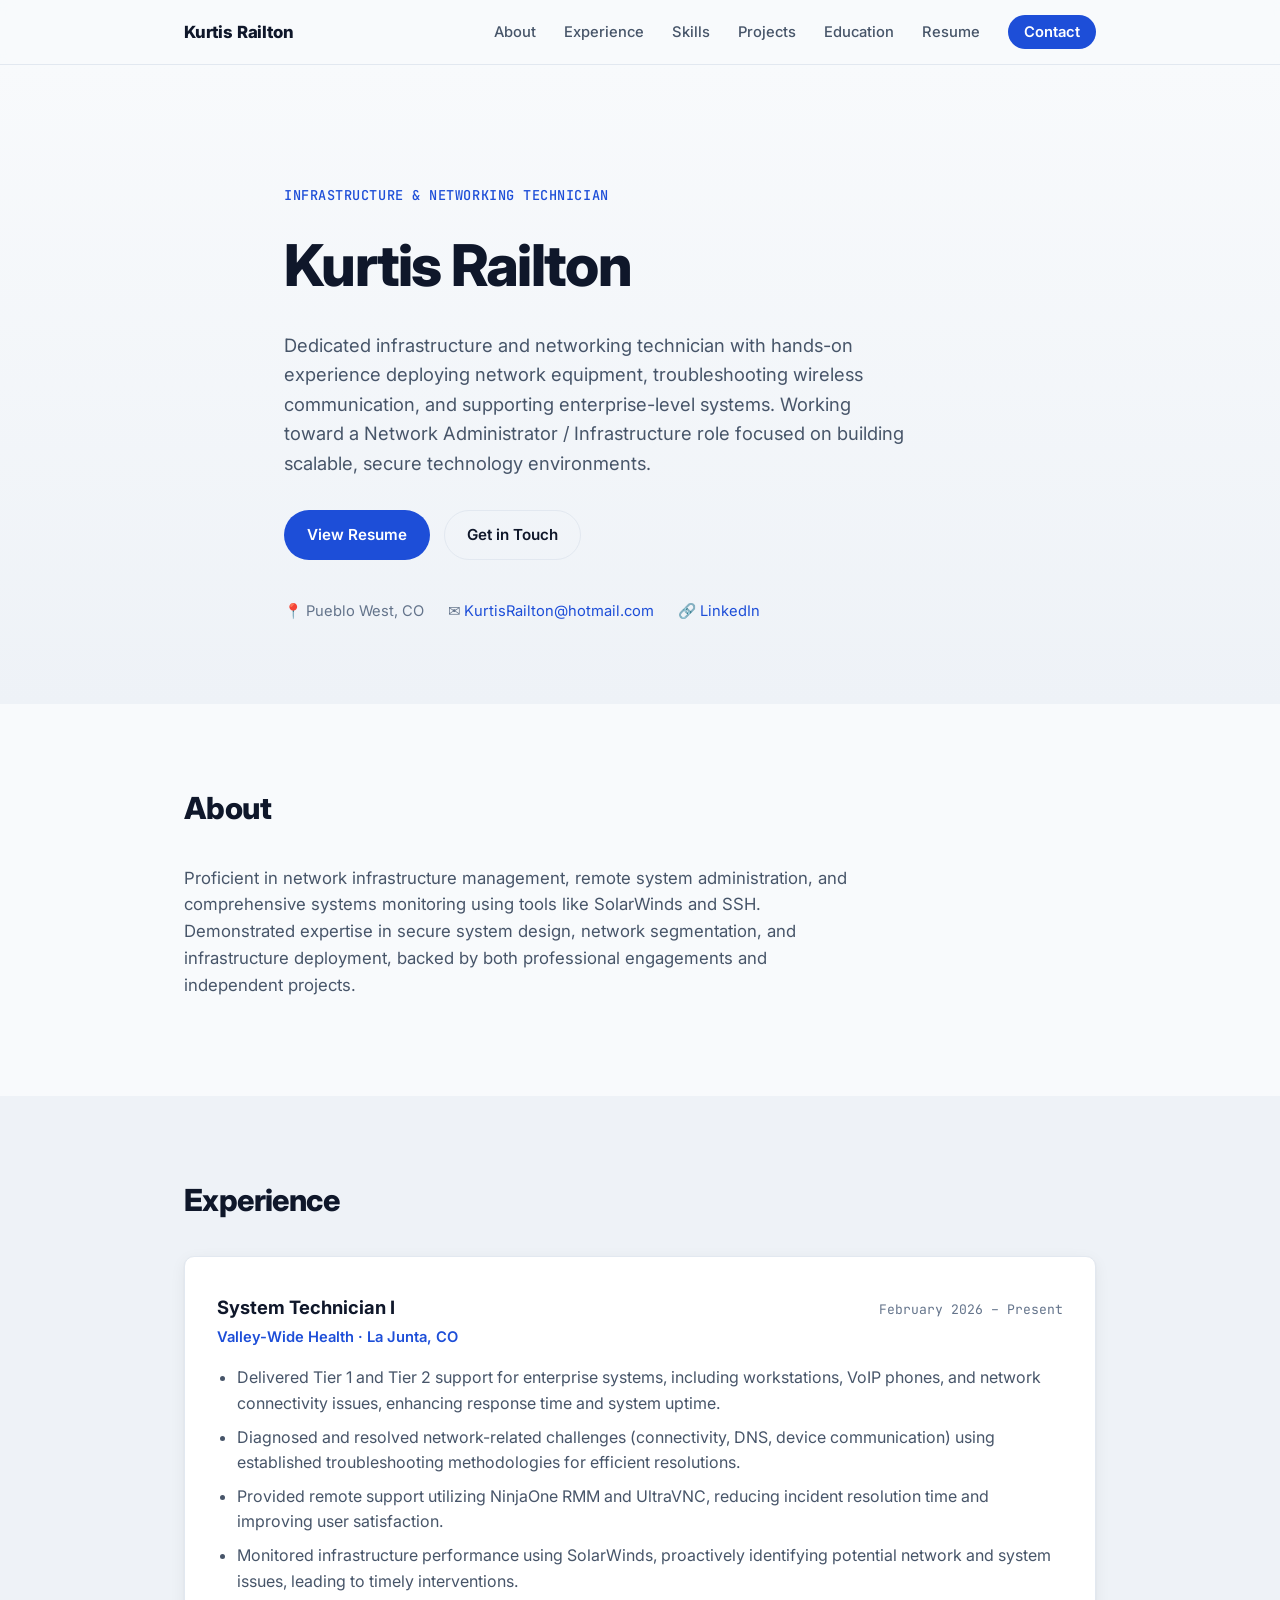
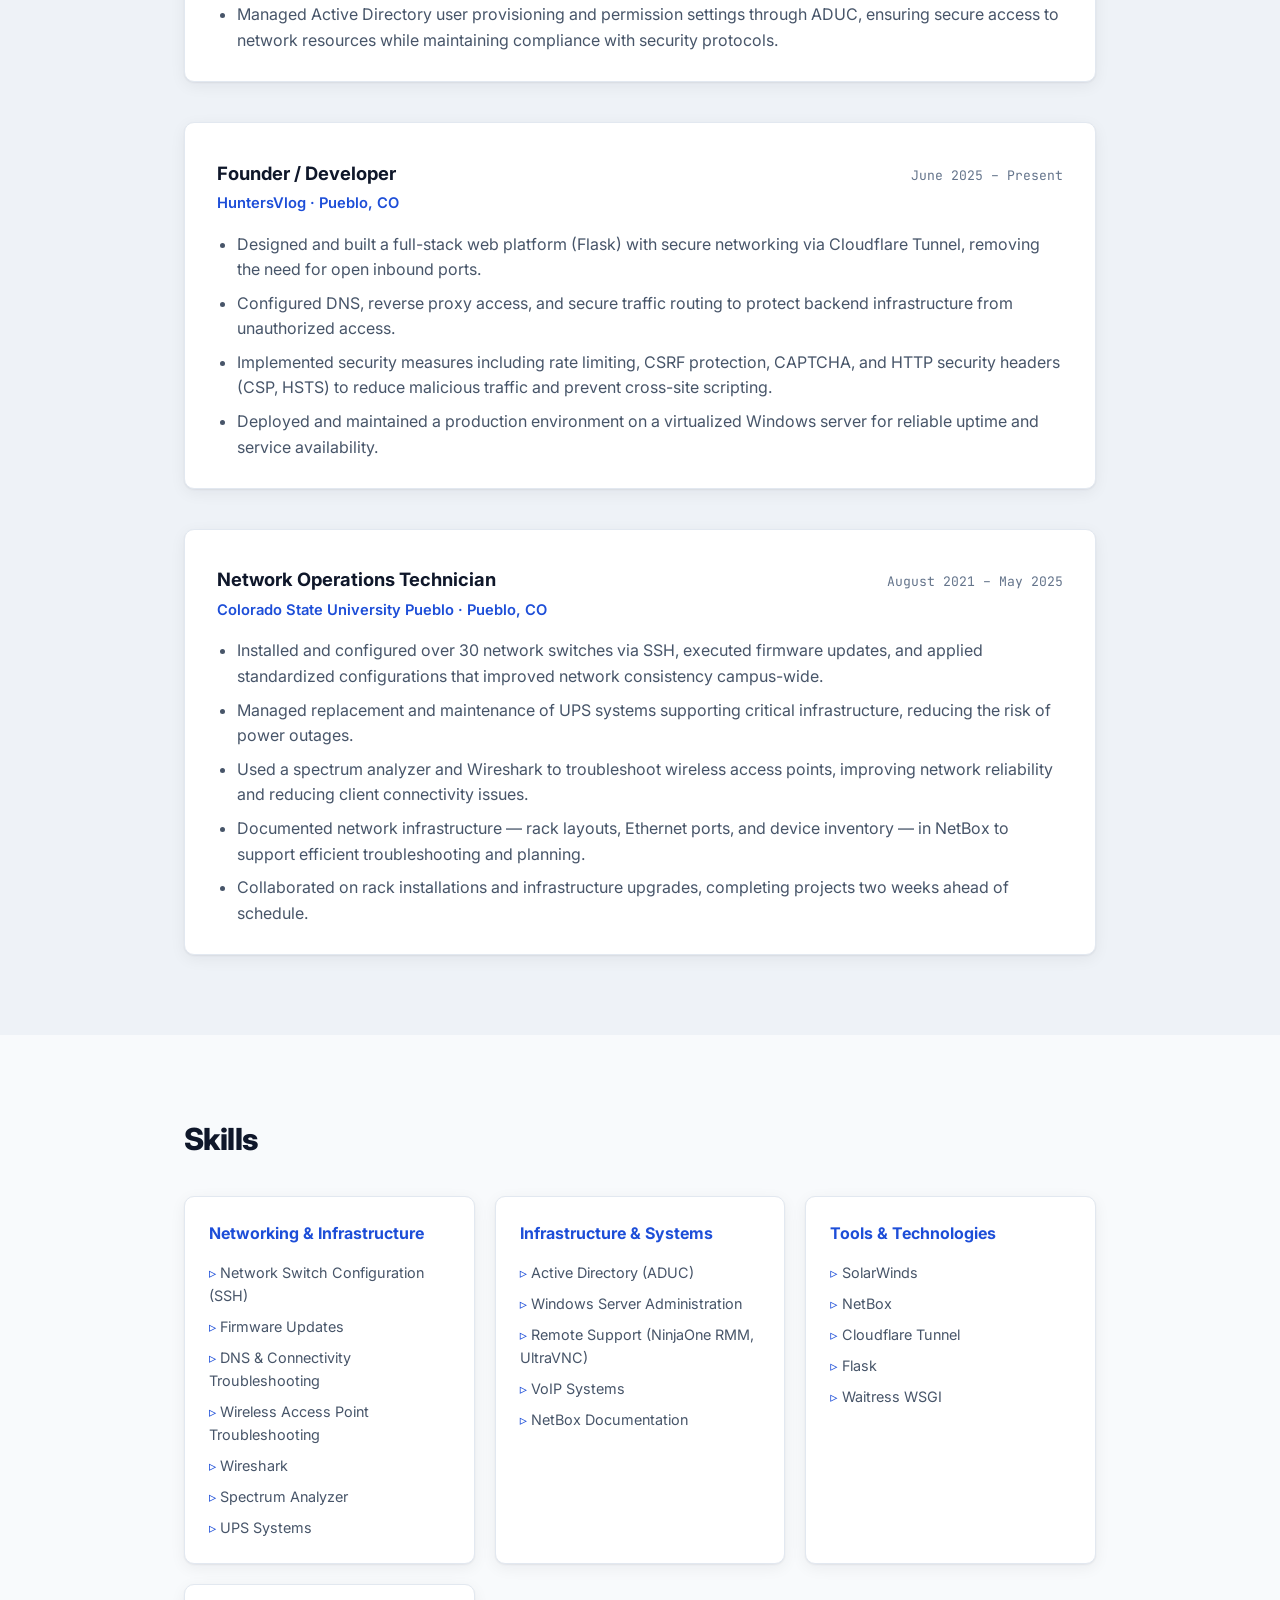
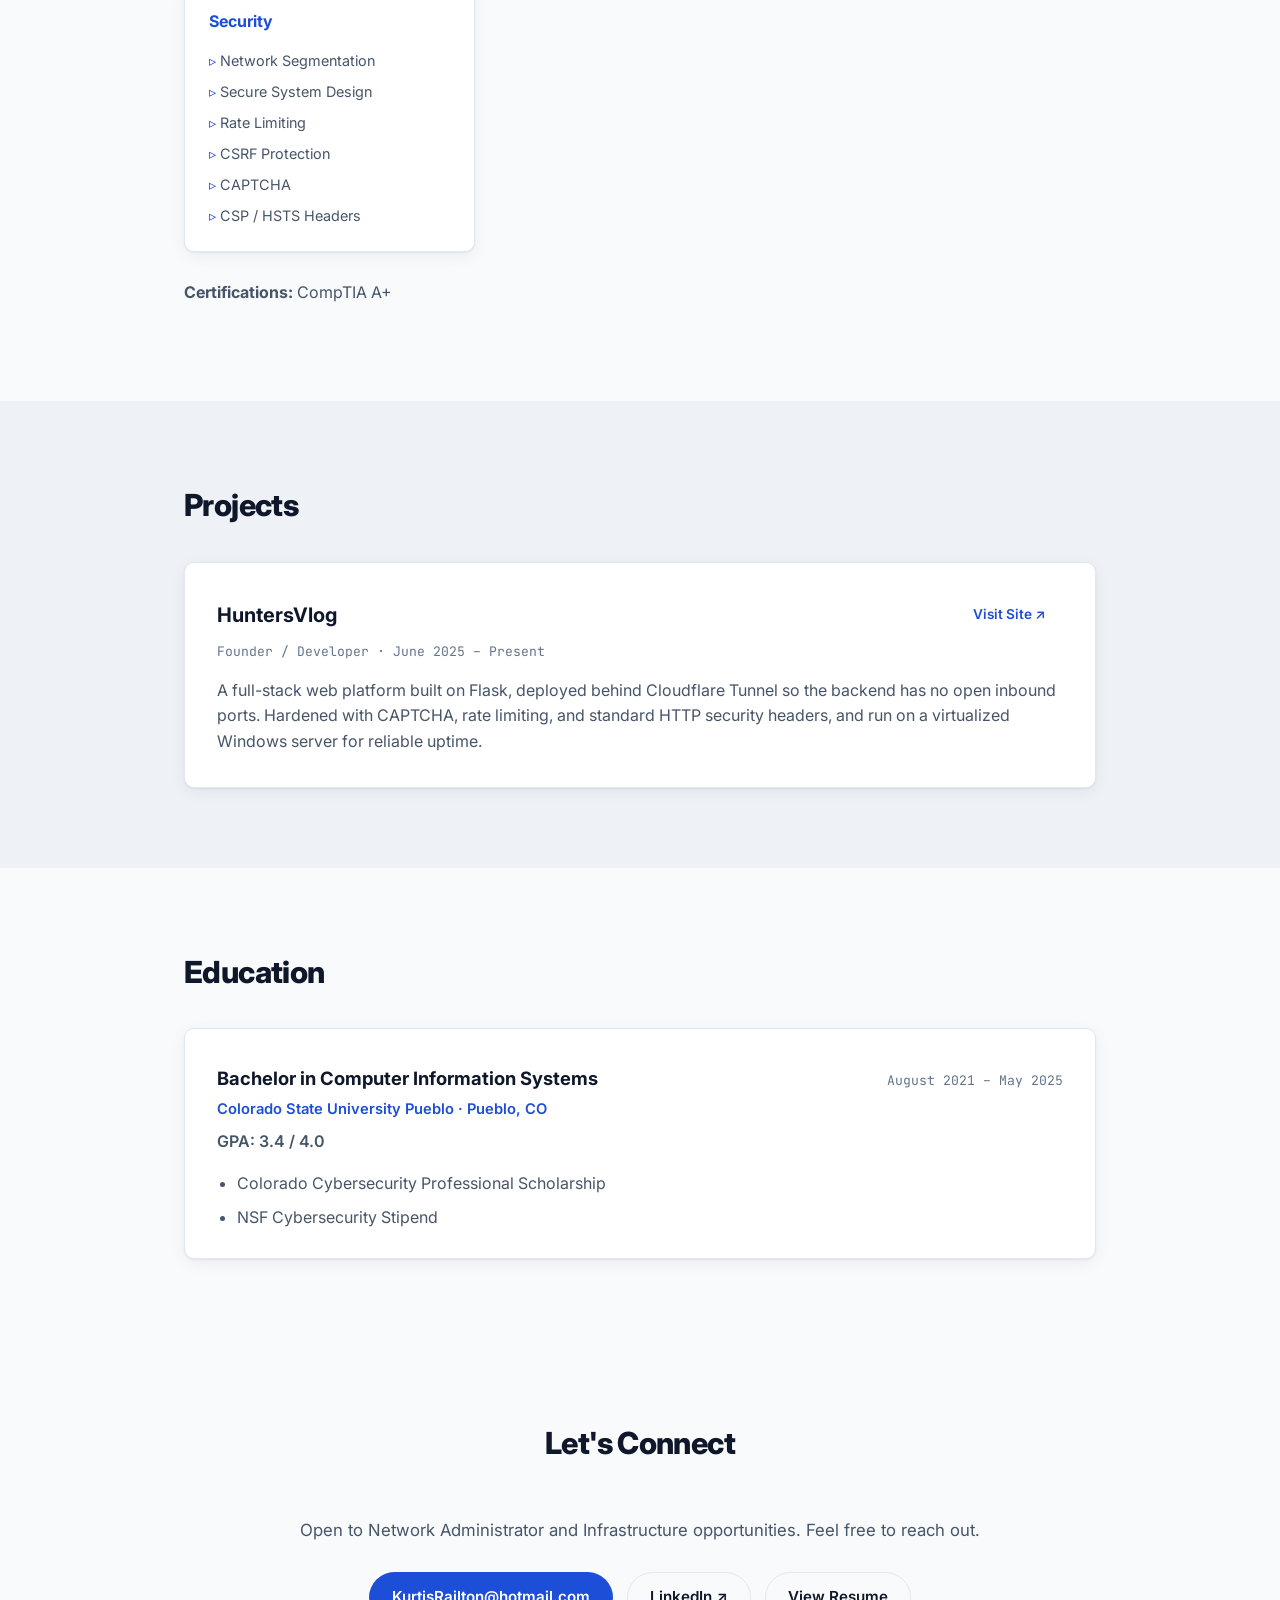
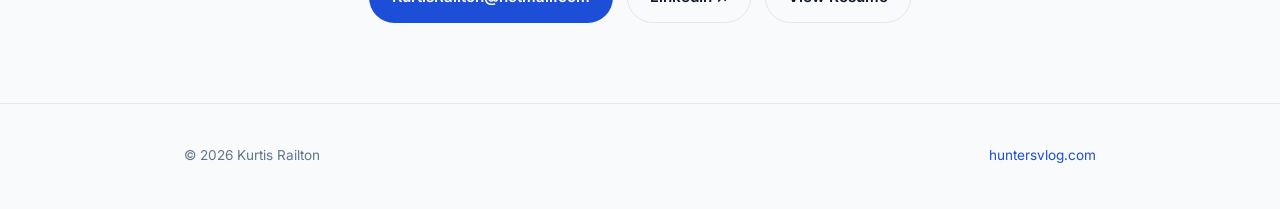
==== index.html @ d940885b "The Start of the PortFolio" ====
<!DOCTYPE html>
<html lang="en">
<head>
<meta charset="UTF-8">
<meta name="viewport" content="width=device-width, initial-scale=1.0">
<title>Kurtis Railton — Infrastructure & Networking Technician</title>
<meta name="description" content="Portfolio and resume of Kurtis Railton, Infrastructure and Networking Technician based in Pueblo West, CO.">
<link rel="preconnect" href="https://fonts.googleapis.com">
<link rel="preconnect" href="https://fonts.gstatic.com" crossorigin>
<link href="https://fonts.googleapis.com/css2?family=Inter:wght@400;500;600;700;800&family=JetBrains+Mono:wght@400;500&display=swap" rel="stylesheet">
<link rel="stylesheet" href="css/style.css">
</head>
<body>

<a class="skip-link" href="#main">Skip to content</a>

<header class="site-header">
  <nav class="nav container">
    <a href="#top" class="nav-brand">Kurtis Railton</a>
    <button class="nav-toggle" id="navToggle" aria-label="Toggle navigation" aria-expanded="false">
      <span></span><span></span><span></span>
    </button>
    <ul class="nav-links" id="navLinks">
      <li><a href="#about">About</a></li>
      <li><a href="#experience">Experience</a></li>
      <li><a href="#skills">Skills</a></li>
      <li><a href="#projects">Projects</a></li>
      <li><a href="#education">Education</a></li>
      <li><a href="resume.html">Resume</a></li>
      <li><a href="#contact" class="nav-cta">Contact</a></li>
    </ul>
  </nav>
</header>

<main id="main">

  <section id="top" class="hero">
    <div class="container hero-inner">
      <p class="eyebrow">Infrastructure &amp; Networking Technician</p>
      <h1>Kurtis Railton</h1>
      <p class="hero-lede">
        Dedicated infrastructure and networking technician with hands-on experience deploying
        network equipment, troubleshooting wireless communication, and supporting enterprise-level
        systems. Working toward a Network Administrator / Infrastructure role focused on building
        scalable, secure technology environments.
      </p>
      <div class="hero-actions">
        <a href="resume.html" class="btn btn-primary">View Resume</a>
        <a href="#contact" class="btn btn-ghost">Get in Touch</a>
      </div>
      <ul class="hero-meta">
        <li>📍 Pueblo West, CO</li>
        <li>✉️ <a href="mailto:KurtisRailton@hotmail.com">KurtisRailton@hotmail.com</a></li>
        <li>🔗 <a href="https://www.linkedin.com/in/kurtis-railton/" target="_blank" rel="noopener">LinkedIn</a></li>
      </ul>
    </div>
  </section>

  <section id="about" class="section">
    <div class="container">
      <h2 class="section-title">About</h2>
      <p class="section-lede">
        Proficient in network infrastructure management, remote system administration, and
        comprehensive systems monitoring using tools like SolarWinds and SSH. Demonstrated
        expertise in secure system design, network segmentation, and infrastructure deployment,
        backed by both professional engagements and independent projects.
      </p>
    </div>
  </section>

  <section id="experience" class="section section-alt">
    <div class="container">
      <h2 class="section-title">Experience</h2>

      <div class="timeline">

        <article class="timeline-item">
          <div class="timeline-header">
            <div>
              <h3>System Technician I</h3>
              <p class="timeline-org">Valley-Wide Health · La Junta, CO</p>
            </div>
            <p class="timeline-date">February 2026 – Present</p>
          </div>
          <ul class="timeline-list">
            <li>Delivered Tier 1 and Tier 2 support for enterprise systems, including workstations, VoIP phones, and network connectivity issues, enhancing response time and system uptime.</li>
            <li>Diagnosed and resolved network-related challenges (connectivity, DNS, device communication) using established troubleshooting methodologies for efficient resolutions.</li>
            <li>Provided remote support utilizing NinjaOne RMM and UltraVNC, reducing incident resolution time and improving user satisfaction.</li>
            <li>Monitored infrastructure performance using SolarWinds, proactively identifying potential network and system issues, leading to timely interventions.</li>
            <li>Managed Active Directory user provisioning and permission settings through ADUC, ensuring secure access to network resources while maintaining compliance with security protocols.</li>
          </ul>
        </article>

        <article class="timeline-item">
          <div class="timeline-header">
            <div>
              <h3>Founder / Developer</h3>
              <p class="timeline-org">HuntersVlog · Pueblo, CO</p>
            </div>
            <p class="timeline-date">June 2025 – Present</p>
          </div>
          <ul class="timeline-list">
            <li>Designed and built a full-stack web platform (Flask) with secure networking via Cloudflare Tunnel, removing the need for open inbound ports.</li>
            <li>Configured DNS, reverse proxy access, and secure traffic routing to protect backend infrastructure from unauthorized access.</li>
            <li>Implemented security measures including rate limiting, CSRF protection, CAPTCHA, and HTTP security headers (CSP, HSTS) to reduce malicious traffic and prevent cross-site scripting.</li>
            <li>Deployed and maintained a production environment on a virtualized Windows server for reliable uptime and service availability.</li>
          </ul>
        </article>

        <article class="timeline-item">
          <div class="timeline-header">
            <div>
              <h3>Network Operations Technician</h3>
              <p class="timeline-org">Colorado State University Pueblo · Pueblo, CO</p>
            </div>
            <p class="timeline-date">August 2021 – May 2025</p>
          </div>
          <ul class="timeline-list">
            <li>Installed and configured over 30 network switches via SSH, executed firmware updates, and applied standardized configurations that improved network consistency campus-wide.</li>
            <li>Managed replacement and maintenance of UPS systems supporting critical infrastructure, reducing the risk of power outages.</li>
            <li>Used a spectrum analyzer and Wireshark to troubleshoot wireless access points, improving network reliability and reducing client connectivity issues.</li>
            <li>Documented network infrastructure — rack layouts, Ethernet ports, and device inventory — in NetBox to support efficient troubleshooting and planning.</li>
            <li>Collaborated on rack installations and infrastructure upgrades, completing projects two weeks ahead of schedule.</li>
          </ul>
        </article>

      </div>
    </div>
  </section>

  <section id="skills" class="section">
    <div class="container">
      <h2 class="section-title">Skills</h2>
      <div class="skills-grid">
        <div class="skill-card">
          <h3>Networking &amp; Infrastructure</h3>
          <ul class="tag-list">
            <li>Network Switch Configuration (SSH)</li>
            <li>Firmware Updates</li>
            <li>DNS &amp; Connectivity Troubleshooting</li>
            <li>Wireless Access Point Troubleshooting</li>
            <li>Wireshark</li>
            <li>Spectrum Analyzer</li>
            <li>UPS Systems</li>
          </ul>
        </div>
        <div class="skill-card">
          <h3>Infrastructure &amp; Systems</h3>
          <ul class="tag-list">
            <li>Active Directory (ADUC)</li>
            <li>Windows Server Administration</li>
            <li>Remote Support (NinjaOne RMM, UltraVNC)</li>
            <li>VoIP Systems</li>
            <li>NetBox Documentation</li>
          </ul>
        </div>
        <div class="skill-card">
          <h3>Tools &amp; Technologies</h3>
          <ul class="tag-list">
            <li>SolarWinds</li>
            <li>NetBox</li>
            <li>Cloudflare Tunnel</li>
            <li>Flask</li>
            <li>Waitress WSGI</li>
          </ul>
        </div>
        <div class="skill-card">
          <h3>Security</h3>
          <ul class="tag-list">
            <li>Network Segmentation</li>
            <li>Secure System Design</li>
            <li>Rate Limiting</li>
            <li>CSRF Protection</li>
            <li>CAPTCHA</li>
            <li>CSP / HSTS Headers</li>
          </ul>
        </div>
      </div>
      <p class="cert-line"><strong>Certifications:</strong> CompTIA A+</p>
    </div>
  </section>

  <section id="projects" class="section section-alt">
    <div class="container">
      <h2 class="section-title">Projects</h2>
      <div class="project-card">
        <div class="project-card-header">
          <h3>HuntersVlog</h3>
          <a href="https://www.huntersvlog.com" target="_blank" rel="noopener" class="btn btn-small">Visit Site ↗</a>
        </div>
        <p class="project-role">Founder / Developer · June 2025 – Present</p>
        <p>
          A full-stack web platform built on Flask, deployed behind Cloudflare Tunnel so the
          backend has no open inbound ports. Hardened with CAPTCHA, rate limiting, and standard
          HTTP security headers, and run on a virtualized Windows server for reliable uptime.
        </p>
      </div>
    </div>
  </section>

  <section id="education" class="section">
    <div class="container">
      <h2 class="section-title">Education</h2>
      <article class="timeline-item">
        <div class="timeline-header">
          <div>
            <h3>Bachelor in Computer Information Systems</h3>
            <p class="timeline-org">Colorado State University Pueblo · Pueblo, CO</p>
          </div>
          <p class="timeline-date">August 2021 – May 2025</p>
        </div>
        <p class="timeline-gpa">GPA: 3.4 / 4.0</p>
        <ul class="timeline-list">
          <li>Colorado Cybersecurity Professional Scholarship</li>
          <li>NSF Cybersecurity Stipend</li>
        </ul>
      </article>
    </div>
  </section>

  <section id="contact" class="section section-contact">
    <div class="container contact-inner">
      <h2 class="section-title">Let's Connect</h2>
      <p class="section-lede">
        Open to Network Administrator and Infrastructure opportunities. Feel free to reach out.
      </p>
      <div class="contact-links">
        <a href="mailto:KurtisRailton@hotmail.com" class="btn btn-primary">KurtisRailton@hotmail.com</a>
        <a href="https://www.linkedin.com/in/kurtis-railton/" target="_blank" rel="noopener" class="btn btn-ghost">LinkedIn ↗</a>
        <a href="resume.html" class="btn btn-ghost">View Resume</a>
      </div>
    </div>
  </section>

</main>

<footer class="site-footer">
  <div class="container footer-inner">
    <p>&copy; <span id="year"></span> Kurtis Railton</p>
    <p><a href="https://www.huntersvlog.com" target="_blank" rel="noopener">huntersvlog.com</a></p>
  </div>
</footer>

<script src="js/main.js"></script>
</body>
</html>
---- css/style.css ----
/* ---------- Design tokens ---------- */
:root {
  --bg: #f8fafc;
  --bg-alt: #eef2f7;
  --surface: #ffffff;
  --border: #e2e8f0;
  --text: #0f172a;
  --text-muted: #475569;
  --text-faint: #64748b;
  --accent: #1d4ed8;
  --accent-hover: #1e40af;
  --accent-soft: #dbeafe;
  --shadow: 0 1px 2px rgba(15, 23, 42, 0.06), 0 4px 16px rgba(15, 23, 42, 0.06);
  --radius: 10px;
  --font-sans: 'Inter', system-ui, -apple-system, Segoe UI, sans-serif;
  --font-mono: 'JetBrains Mono', ui-monospace, monospace;
}

@media (prefers-color-scheme: dark) {
  :root {
    --bg: #0b1220;
    --bg-alt: #0f172a;
    --surface: #111c33;
    --border: #1e293b;
    --text: #f1f5f9;
    --text-muted: #cbd5e1;
    --text-faint: #94a3b8;
    --accent: #60a5fa;
    --accent-hover: #93c5fd;
    --accent-soft: #17233d;
    --shadow: 0 1px 2px rgba(0, 0, 0, 0.3), 0 8px 24px rgba(0, 0, 0, 0.35);
  }
}

* { box-sizing: border-box; }
html { scroll-behavior: smooth; }

body {
  margin: 0;
  background: var(--bg);
  color: var(--text);
  font-family: var(--font-sans);
  line-height: 1.6;
  -webkit-font-smoothing: antialiased;
}

.container {
  max-width: 960px;
  margin: 0 auto;
  padding: 0 24px;
}

a { color: var(--accent); text-decoration: none; }
a:hover { color: var(--accent-hover); }

.skip-link {
  position: absolute;
  left: -999px;
  top: 0;
  background: var(--accent);
  color: #fff;
  padding: 10px 16px;
  z-index: 100;
}
.skip-link:focus { left: 8px; top: 8px; }

/* ---------- Header / Nav ---------- */
.site-header {
  position: sticky;
  top: 0;
  z-index: 50;
  background: color-mix(in srgb, var(--bg) 88%, transparent);
  backdrop-filter: blur(8px);
  border-bottom: 1px solid var(--border);
}

.nav {
  display: flex;
  align-items: center;
  justify-content: space-between;
  height: 64px;
}

.nav-brand {
  font-weight: 800;
  font-size: 1.05rem;
  color: var(--text);
  letter-spacing: -0.01em;
}
.nav-brand:hover { color: var(--accent); }

.nav-links {
  list-style: none;
  display: flex;
  align-items: center;
  gap: 28px;
  margin: 0;
  padding: 0;
}

.nav-links a {
  color: var(--text-muted);
  font-size: 0.92rem;
  font-weight: 500;
}
.nav-links a:hover { color: var(--text); }

.nav-cta {
  background: var(--accent);
  color: #fff !important;
  padding: 8px 16px;
  border-radius: 999px;
  font-weight: 600 !important;
}
.nav-cta:hover { background: var(--accent-hover); }

.nav-toggle {
  display: none;
  flex-direction: column;
  gap: 5px;
  background: none;
  border: none;
  cursor: pointer;
  padding: 8px;
}
.nav-toggle span {
  width: 22px;
  height: 2px;
  background: var(--text);
  display: block;
}

/* ---------- Buttons ---------- */
.btn {
  display: inline-flex;
  align-items: center;
  gap: 6px;
  padding: 12px 22px;
  border-radius: 999px;
  font-weight: 600;
  font-size: 0.95rem;
  border: 1px solid transparent;
  cursor: pointer;
  font-family: inherit;
}

.btn-primary {
  background: var(--accent);
  color: #fff !important;
}
.btn-primary:hover { background: var(--accent-hover); }

.btn-ghost {
  background: transparent;
  color: var(--text) !important;
  border-color: var(--border);
}
.btn-ghost:hover { border-color: var(--accent); color: var(--accent) !important; }

.btn-small {
  padding: 8px 16px;
  font-size: 0.85rem;
}

/* ---------- Hero ---------- */
.hero {
  padding: 120px 0 80px;
  background: linear-gradient(180deg, var(--bg) 0%, var(--bg-alt) 100%);
}

.hero-inner { max-width: 760px; }

.eyebrow {
  font-family: var(--font-mono);
  color: var(--accent);
  font-size: 0.85rem;
  font-weight: 500;
  letter-spacing: 0.04em;
  text-transform: uppercase;
  margin: 0 0 12px;
}

.hero h1 {
  font-size: clamp(2.4rem, 5vw, 3.6rem);
  font-weight: 800;
  letter-spacing: -0.03em;
  margin: 0 0 20px;
}

.hero-lede {
  font-size: 1.15rem;
  color: var(--text-muted);
  max-width: 620px;
  margin: 0 0 32px;
}

.hero-actions {
  display: flex;
  gap: 14px;
  margin-bottom: 40px;
  flex-wrap: wrap;
}

.hero-meta {
  list-style: none;
  display: flex;
  gap: 24px;
  flex-wrap: wrap;
  padding: 0;
  margin: 0;
  font-size: 0.92rem;
  color: var(--text-faint);
}

/* ---------- Sections ---------- */
.section { padding: 80px 0; }
.section-alt { background: var(--bg-alt); }

.section-title {
  font-size: 1.9rem;
  font-weight: 800;
  letter-spacing: -0.02em;
  margin: 0 0 32px;
}

.section-lede {
  font-size: 1.05rem;
  color: var(--text-muted);
  max-width: 680px;
}

/* ---------- Timeline (experience/education) ---------- */
.timeline {
  display: flex;
  flex-direction: column;
  gap: 40px;
}

.timeline-item {
  background: var(--surface);
  border: 1px solid var(--border);
  border-radius: var(--radius);
  padding: 28px 32px;
  box-shadow: var(--shadow);
}

.timeline-header {
  display: flex;
  justify-content: space-between;
  align-items: baseline;
  gap: 16px;
  flex-wrap: wrap;
  margin-bottom: 8px;
}

.timeline-header h3 {
  margin: 0;
  font-size: 1.15rem;
  font-weight: 700;
}

.timeline-org {
  margin: 4px 0 0;
  color: var(--accent);
  font-weight: 600;
  font-size: 0.92rem;
}

.timeline-date {
  font-family: var(--font-mono);
  font-size: 0.82rem;
  color: var(--text-faint);
  white-space: nowrap;
}

.timeline-gpa {
  font-weight: 600;
  color: var(--text-muted);
  margin: 4px 0 12px;
}

.timeline-list {
  margin: 16px 0 0;
  padding-left: 20px;
  color: var(--text-muted);
}
.timeline-list li { margin-bottom: 8px; }
.timeline-list li:last-child { margin-bottom: 0; }

/* ---------- Skills ---------- */
.skills-grid {
  display: grid;
  grid-template-columns: repeat(auto-fit, minmax(220px, 1fr));
  gap: 20px;
}

.skill-card {
  background: var(--surface);
  border: 1px solid var(--border);
  border-radius: var(--radius);
  padding: 24px;
  box-shadow: var(--shadow);
}

.skill-card h3 {
  margin: 0 0 14px;
  font-size: 1rem;
  font-weight: 700;
  color: var(--accent);
}

.tag-list {
  list-style: none;
  margin: 0;
  padding: 0;
  display: flex;
  flex-direction: column;
  gap: 8px;
  font-size: 0.9rem;
  color: var(--text-muted);
}

.tag-list li::before {
  content: "▹ ";
  color: var(--accent);
}

.cert-line {
  margin-top: 28px;
  color: var(--text-muted);
}

/* ---------- Projects ---------- */
.project-card {
  background: var(--surface);
  border: 1px solid var(--border);
  border-radius: var(--radius);
  padding: 32px;
  box-shadow: var(--shadow);
}

.project-card-header {
  display: flex;
  justify-content: space-between;
  align-items: center;
  gap: 16px;
  flex-wrap: wrap;
  margin-bottom: 6px;
}

.project-card-header h3 {
  margin: 0;
  font-size: 1.25rem;
  font-weight: 700;
}

.project-role {
  font-family: var(--font-mono);
  font-size: 0.82rem;
  color: var(--text-faint);
  margin: 0 0 16px;
}

.project-card p:last-child { color: var(--text-muted); margin: 0; }

/* ---------- Contact ---------- */
.section-contact { text-align: center; }
.contact-inner { display: flex; flex-direction: column; align-items: center; }
.contact-links {
  display: flex;
  gap: 14px;
  flex-wrap: wrap;
  justify-content: center;
  margin-top: 12px;
}

/* ---------- Footer ---------- */
.site-footer {
  border-top: 1px solid var(--border);
  padding: 28px 0;
}
.footer-inner {
  display: flex;
  justify-content: space-between;
  flex-wrap: wrap;
  gap: 8px;
  color: var(--text-faint);
  font-size: 0.85rem;
}

/* ---------- Responsive ---------- */
@media (max-width: 720px) {
  .nav-toggle { display: flex; }
  .nav-links {
    position: absolute;
    top: 64px;
    left: 0;
    right: 0;
    background: var(--surface);
    border-bottom: 1px solid var(--border);
    flex-direction: column;
    align-items: flex-start;
    gap: 0;
    padding: 8px 24px 20px;
    display: none;
  }
  .nav-links.open { display: flex; }
  .nav-links li { width: 100%; padding: 10px 0; }
  .nav-cta { display: inline-block; margin-top: 8px; }

  .hero { padding: 100px 0 60px; }
  .section { padding: 56px 0; }
  .timeline-item, .project-card { padding: 22px; }
}
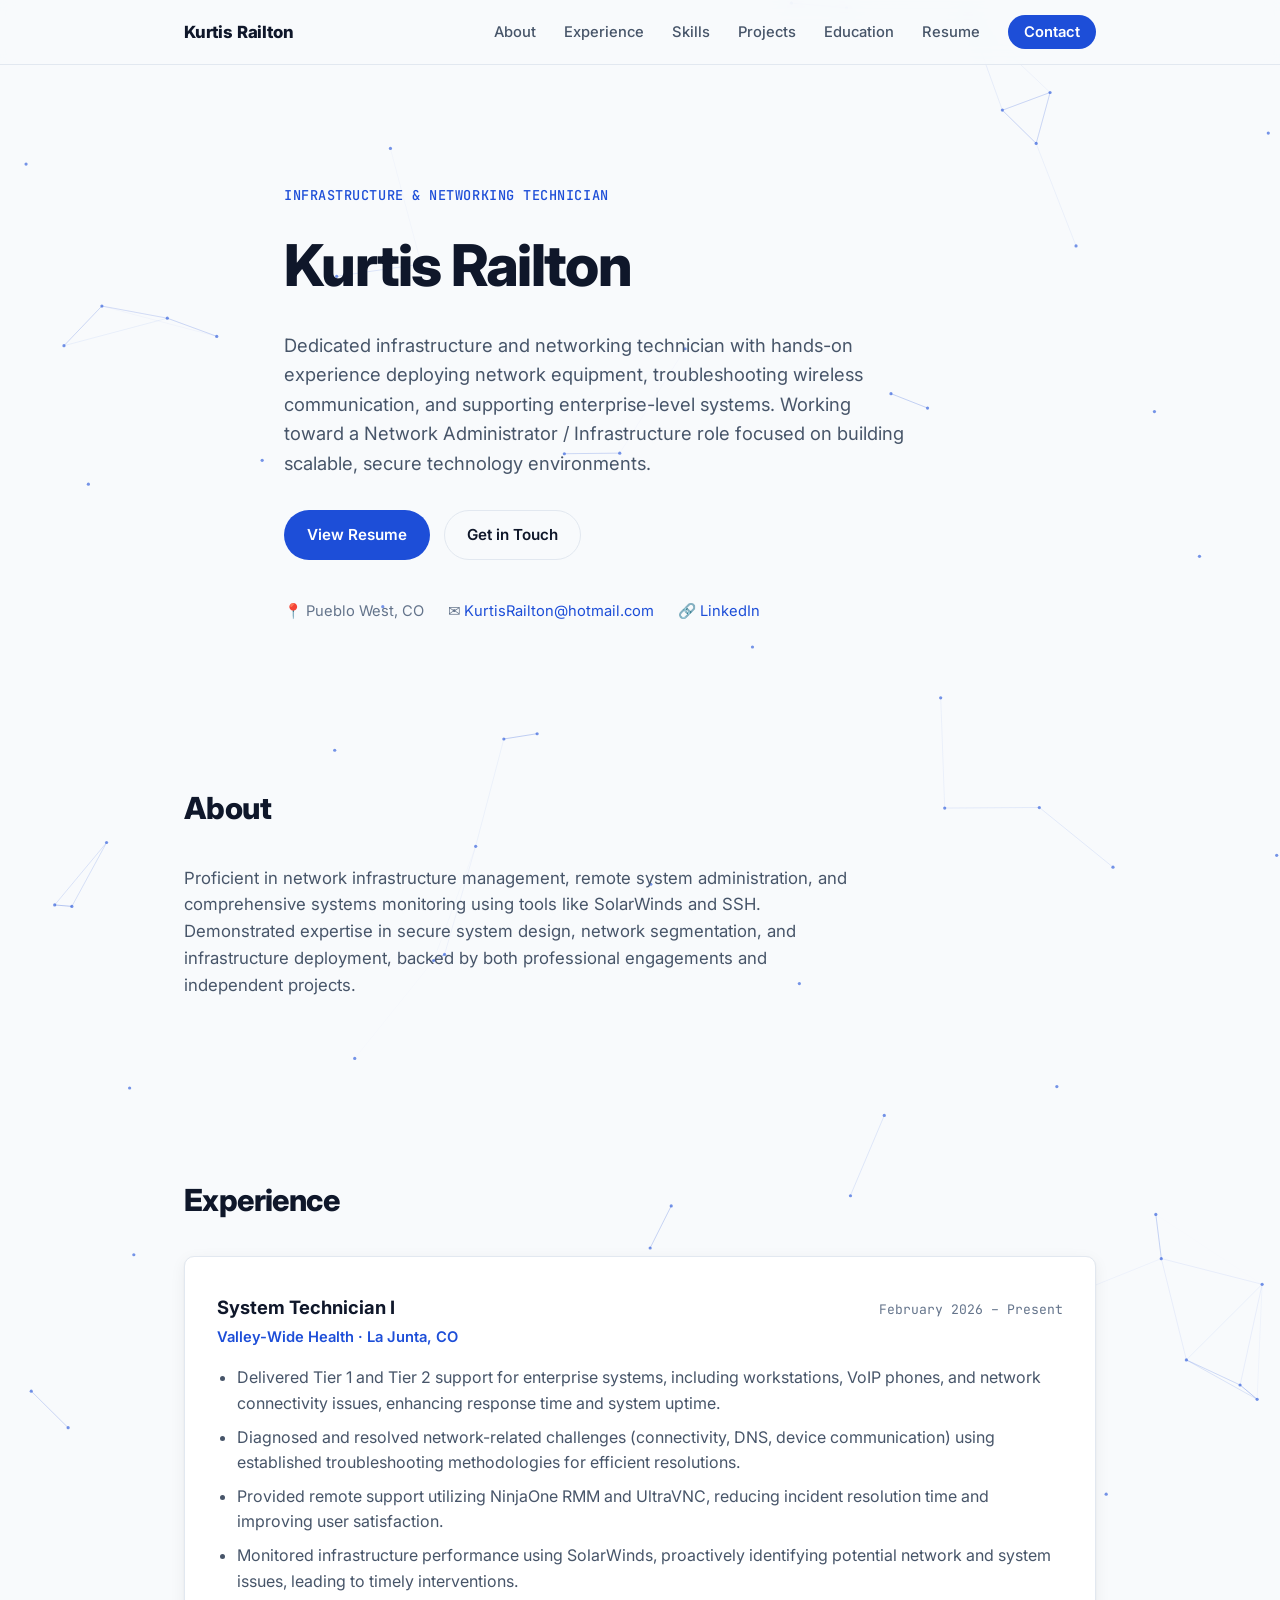
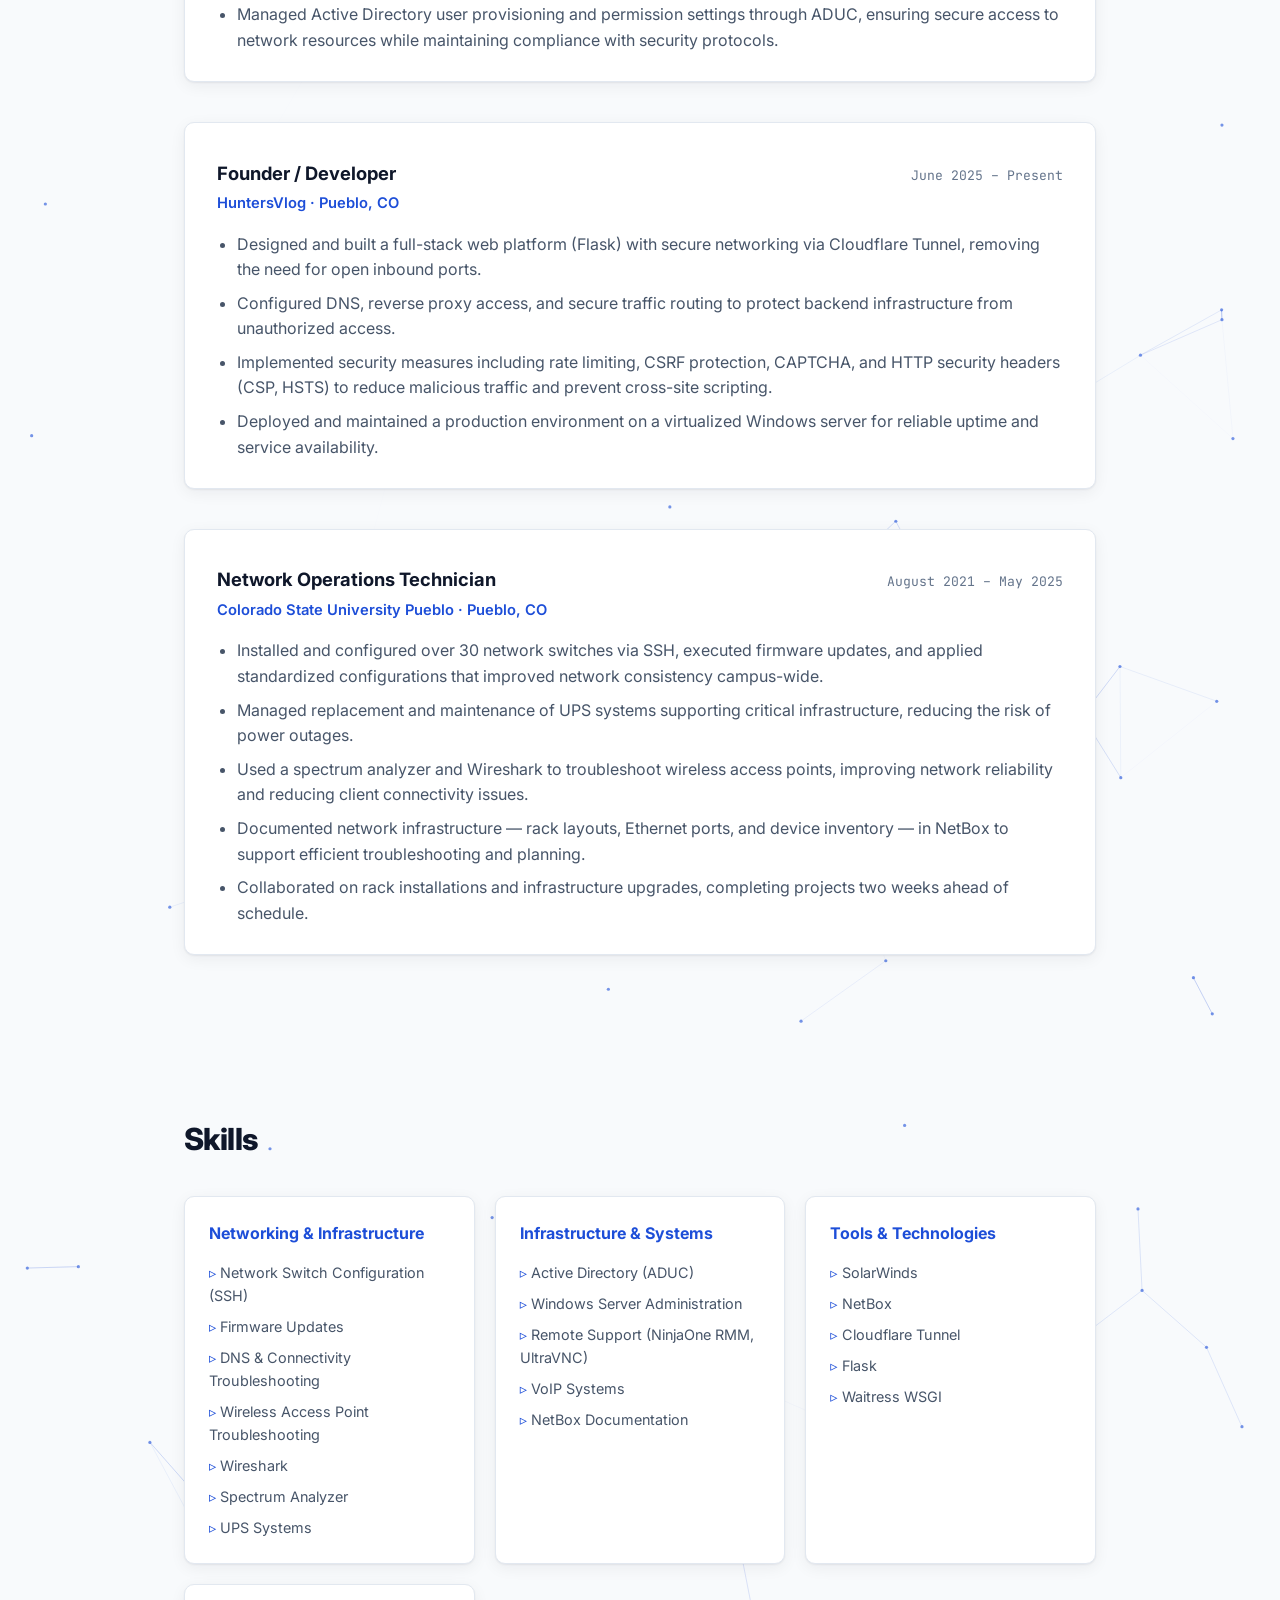
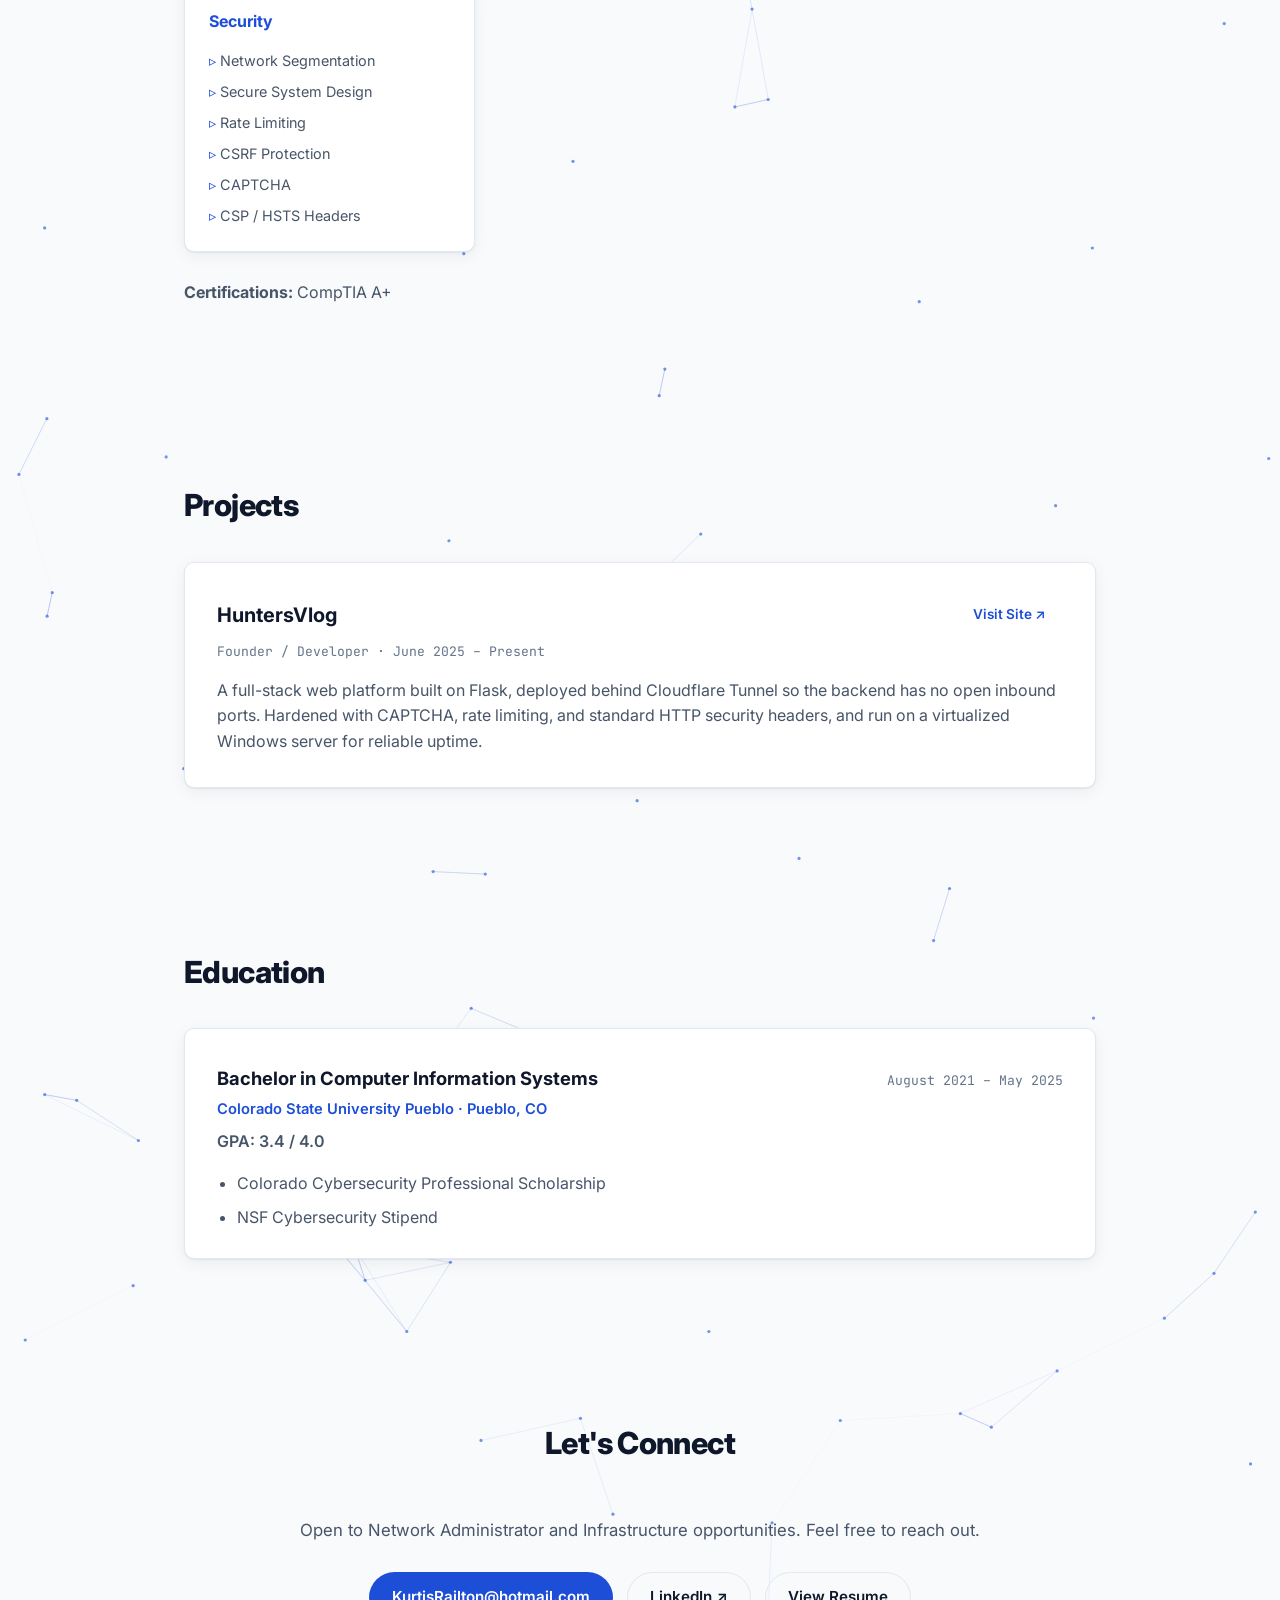
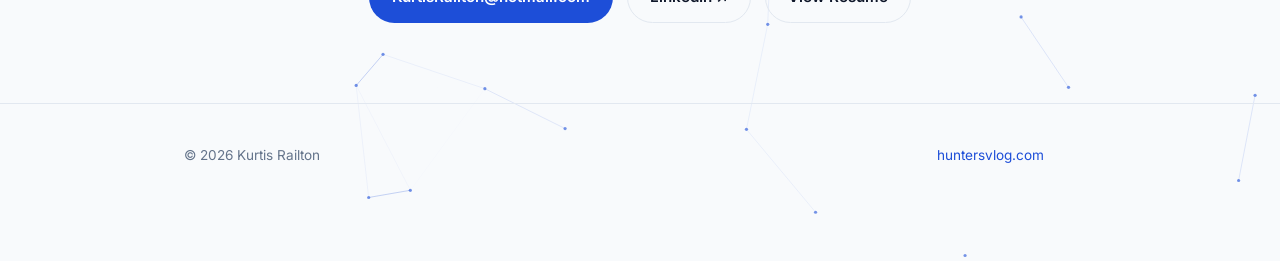
==== commit 3b71882f: "Background flare and nav bar change" ====
--- a/index.html
+++ b/index.html
@@ -11,6 +11,8 @@
 <link rel="stylesheet" href="css/style.css">
 </head>
 <body>
+
+<canvas id="bgCanvas" class="bg-canvas" aria-hidden="true"></canvas>
 
 <a class="skip-link" href="#main">Skip to content</a>
 
@@ -58,8 +60,8 @@
 
   <section id="about" class="section">
     <div class="container">
-      <h2 class="section-title">About</h2>
-      <p class="section-lede">
+      <h2 class="section-title reveal">About</h2>
+      <p class="section-lede reveal">
         Proficient in network infrastructure management, remote system administration, and
         comprehensive systems monitoring using tools like SolarWinds and SSH. Demonstrated
         expertise in secure system design, network segmentation, and infrastructure deployment,
@@ -70,11 +72,11 @@
 
   <section id="experience" class="section section-alt">
     <div class="container">
-      <h2 class="section-title">Experience</h2>
+      <h2 class="section-title reveal">Experience</h2>
 
       <div class="timeline">
 
-        <article class="timeline-item">
+        <article class="timeline-item reveal">
           <div class="timeline-header">
             <div>
               <h3>System Technician I</h3>
@@ -91,7 +93,7 @@
           </ul>
         </article>
 
-        <article class="timeline-item">
+        <article class="timeline-item reveal">
           <div class="timeline-header">
             <div>
               <h3>Founder / Developer</h3>
@@ -107,7 +109,7 @@
           </ul>
         </article>
 
-        <article class="timeline-item">
+        <article class="timeline-item reveal">
           <div class="timeline-header">
             <div>
               <h3>Network Operations Technician</h3>
@@ -130,9 +132,9 @@
 
   <section id="skills" class="section">
     <div class="container">
-      <h2 class="section-title">Skills</h2>
+      <h2 class="section-title reveal">Skills</h2>
       <div class="skills-grid">
-        <div class="skill-card">
+        <div class="skill-card reveal">
           <h3>Networking &amp; Infrastructure</h3>
           <ul class="tag-list">
             <li>Network Switch Configuration (SSH)</li>
@@ -144,7 +146,7 @@
             <li>UPS Systems</li>
           </ul>
         </div>
-        <div class="skill-card">
+        <div class="skill-card reveal">
           <h3>Infrastructure &amp; Systems</h3>
           <ul class="tag-list">
             <li>Active Directory (ADUC)</li>
@@ -154,7 +156,7 @@
             <li>NetBox Documentation</li>
           </ul>
         </div>
-        <div class="skill-card">
+        <div class="skill-card reveal">
           <h3>Tools &amp; Technologies</h3>
           <ul class="tag-list">
             <li>SolarWinds</li>
@@ -164,7 +166,7 @@
             <li>Waitress WSGI</li>
           </ul>
         </div>
-        <div class="skill-card">
+        <div class="skill-card reveal">
           <h3>Security</h3>
           <ul class="tag-list">
             <li>Network Segmentation</li>
@@ -182,8 +184,8 @@
 
   <section id="projects" class="section section-alt">
     <div class="container">
-      <h2 class="section-title">Projects</h2>
-      <div class="project-card">
+      <h2 class="section-title reveal">Projects</h2>
+      <div class="project-card reveal">
         <div class="project-card-header">
           <h3>HuntersVlog</h3>
           <a href="https://www.huntersvlog.com" target="_blank" rel="noopener" class="btn btn-small">Visit Site ↗</a>
@@ -200,8 +202,8 @@
 
   <section id="education" class="section">
     <div class="container">
-      <h2 class="section-title">Education</h2>
-      <article class="timeline-item">
+      <h2 class="section-title reveal">Education</h2>
+      <article class="timeline-item reveal">
         <div class="timeline-header">
           <div>
             <h3>Bachelor in Computer Information Systems</h3>
@@ -220,8 +222,8 @@
 
   <section id="contact" class="section section-contact">
     <div class="container contact-inner">
-      <h2 class="section-title">Let's Connect</h2>
-      <p class="section-lede">
+      <h2 class="section-title reveal">Let's Connect</h2>
+      <p class="section-lede reveal">
         Open to Network Administrator and Infrastructure opportunities. Feel free to reach out.
       </p>
       <div class="contact-links">
@@ -234,10 +236,12 @@
 
 </main>
 
+<button id="backToTop" class="back-to-top" aria-label="Back to top">↑</button>
+
 <footer class="site-footer">
   <div class="container footer-inner">
     <p>&copy; <span id="year"></span> Kurtis Railton</p>
-    <p><a href="https://www.huntersvlog.com" target="_blank" rel="noopener">huntersvlog.com</a></p>
+    <p><a class="huntersvlogFoot" href="https://www.huntersvlog.com" target="_blank" rel="noopener">huntersvlog.com</a></p>
   </div>
 </footer>
 
--- a/css/style.css
+++ b/css/style.css
@@ -37,11 +37,19 @@
 
 body {
   margin: 0;
-  background: var(--bg);
   color: var(--text);
   font-family: var(--font-sans);
   line-height: 1.6;
   -webkit-font-smoothing: antialiased;
+}
+
+.bg-canvas {
+  position: absolute;
+  top: 0;
+  left: 0;
+  z-index: -1;
+  background: var(--bg);
+  pointer-events: none;
 }
 
 .container {
@@ -99,11 +107,28 @@
 }
 
 .nav-links a {
+  position: relative;
   color: var(--text-muted);
   font-size: 0.92rem;
   font-weight: 500;
 }
 .nav-links a:hover { color: var(--text); }
+
+.nav-links a::after {
+  content: "";
+  position: absolute;
+  left: 0;
+  right: 100%;
+  bottom: -6px;
+  height: 2px;
+  background: var(--accent);
+  transition: right 0.25s ease;
+}
+.nav-links a:hover::after,
+.nav-links a.active::after { right: 0; }
+
+.nav-links a.active { color: var(--text); }
+.nav-links .nav-cta::after { content: none; }
 
 .nav-cta {
   background: var(--accent);
@@ -165,7 +190,6 @@
 /* ---------- Hero ---------- */
 .hero {
   padding: 120px 0 80px;
-  background: linear-gradient(180deg, var(--bg) 0%, var(--bg-alt) 100%);
 }
 
 .hero-inner { max-width: 760px; }
@@ -214,7 +238,6 @@
 
 /* ---------- Sections ---------- */
 .section { padding: 80px 0; }
-.section-alt { background: var(--bg-alt); }
 
 .section-title {
   font-size: 1.9rem;
@@ -242,6 +265,11 @@
   border-radius: var(--radius);
   padding: 28px 32px;
   box-shadow: var(--shadow);
+  transition: transform 0.25s ease, box-shadow 0.25s ease;
+}
+.timeline-item:hover {
+  transform: translateY(-4px);
+  box-shadow: 0 4px 6px rgba(15, 23, 42, 0.08), 0 12px 28px rgba(15, 23, 42, 0.1);
 }
 
 .timeline-header {
@@ -300,6 +328,11 @@
   border-radius: var(--radius);
   padding: 24px;
   box-shadow: var(--shadow);
+  transition: transform 0.25s ease, box-shadow 0.25s ease;
+}
+.skill-card:hover {
+  transform: translateY(-4px);
+  box-shadow: 0 4px 6px rgba(15, 23, 42, 0.08), 0 12px 28px rgba(15, 23, 42, 0.1);
 }
 
 .skill-card h3 {
@@ -337,6 +370,11 @@
   border-radius: var(--radius);
   padding: 32px;
   box-shadow: var(--shadow);
+  transition: transform 0.25s ease, box-shadow 0.25s ease;
+}
+.project-card:hover {
+  transform: translateY(-4px);
+  box-shadow: 0 4px 6px rgba(15, 23, 42, 0.08), 0 12px 28px rgba(15, 23, 42, 0.1);
 }
 
 .project-card-header {
@@ -374,18 +412,80 @@
   margin-top: 12px;
 }
 
+/* ---------- Scroll reveal ---------- */
+.reveal {
+  opacity: 0;
+  transform: translateY(18px);
+  transition: opacity 0.6s ease, transform 0.6s ease;
+}
+.reveal.in-view {
+  opacity: 1;
+  transform: none;
+}
+
+/* ---------- Back to top ---------- */
+.back-to-top {
+  position: fixed;
+  right: 20px;
+  bottom: 20px;
+  width: 44px;
+  height: 44px;
+  border-radius: 50%;
+  border: 1px solid var(--border);
+  background: var(--surface);
+  color: var(--text);
+  box-shadow: var(--shadow);
+  font-size: 1.1rem;
+  line-height: 1;
+  cursor: pointer;
+  display: flex;
+  align-items: center;
+  justify-content: center;
+  opacity: 0;
+  visibility: hidden;
+  transform: translateY(8px);
+  transition: opacity 0.25s ease, transform 0.25s ease, background 0.2s ease, color 0.2s ease, border-color 0.2s ease;
+  z-index: 60;
+}
+.back-to-top.visible {
+  opacity: 1;
+  visibility: visible;
+  transform: none;
+}
+.back-to-top:hover {
+  background: var(--accent);
+  color: #fff;
+  border-color: var(--accent);
+}
+
+@media (prefers-reduced-motion: reduce) {
+  .reveal {
+    opacity: 1;
+    transform: none;
+    transition: none;
+  }
+  .back-to-top { transition: opacity 0.01s linear; }
+  .timeline-item, .skill-card, .project-card { transition: none; }
+}
+
 /* ---------- Footer ---------- */
 .site-footer {
   border-top: 1px solid var(--border);
   padding: 28px 0;
 }
+
 .footer-inner {
   display: flex;
   justify-content: space-between;
   flex-wrap: wrap;
   gap: 8px;
+  padding-right: 56px;
   color: var(--text-faint);
   font-size: 0.85rem;
+}
+
+.huntersvlogFoot {
+  margin-right: 20px;
 }
 
 /* ---------- Responsive ---------- */
@@ -411,4 +511,13 @@
   .hero { padding: 100px 0 60px; }
   .section { padding: 56px 0; }
   .timeline-item, .project-card { padding: 22px; }
-}
+
+  .back-to-top { width: 40px; height: 40px; right: 16px; bottom: 16px; }
+  .footer-inner {
+    flex-direction: column;
+    align-items: center;
+    text-align: center;
+    padding-right: 0;
+    padding-bottom: 48px;
+  }
+}
